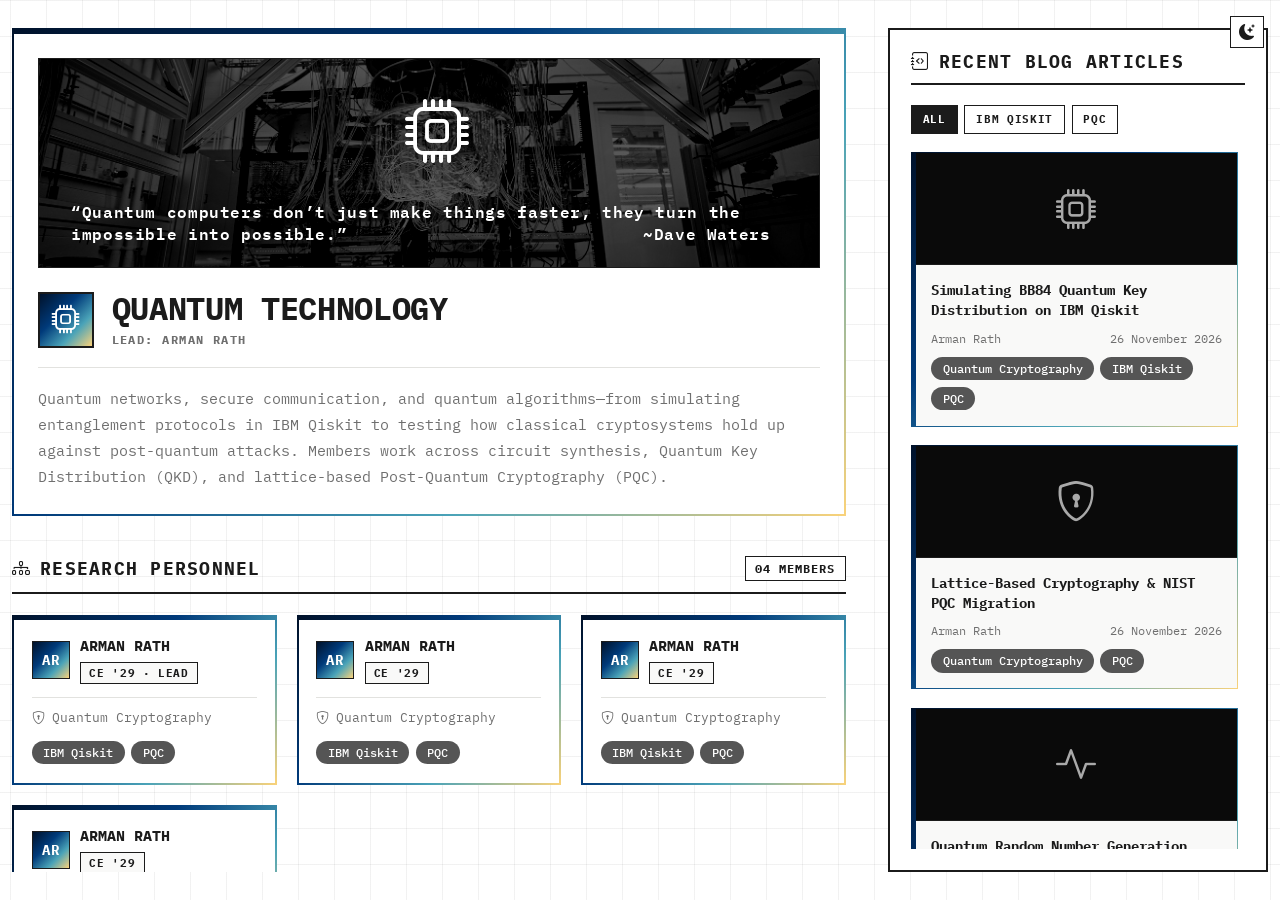
==== domains/quantum.html @ 412bf46a "Add files via upload" ====
<!DOCTYPE html>
<html lang="en">
<head>
  <meta charset="UTF-8" />
  <meta name="viewport" content="width=device-width, initial-scale=1" />
  <title>Quantum Information &amp; Computation · HER Club</title>
  <link rel="preconnect" href="https://fonts.googleapis.com" />
  <link rel="preconnect" href="https://fonts.gstatic.com" crossorigin />
  <link href="https://fonts.googleapis.com/css2?family=IBM+Plex+Mono:wght@400;500;600;700&family=IBM+Plex+Sans:wght@500;600;700&family=JetBrains+Mono:wght@500;700&display=swap" rel="stylesheet" />
  <link href="https://cdn.jsdelivr.net/npm/bootstrap@5.3.3/dist/css/bootstrap.min.css" rel="stylesheet" />
  <link href="https://cdn.jsdelivr.net/npm/bootstrap-icons@1.11.3/font/bootstrap-icons.min.css" rel="stylesheet" />
  <!-- Links directly to your existing stylesheet -->
  <link href="../style.css" rel="stylesheet" />

  <style>
    /* Temporary Floating Theme Toggle (Uses .theme-toggle-btn from style.css) */
    .floating-theme-toggle {
      position: fixed;
      top: 1rem;
      right: 1rem;
      z-index: 1050;
    }

    /* ===== DOMAIN DETAIL PAGE — NATIVE HER CLUB ARCHITECTURAL SYSTEM ===== */
    .domain-page-main {
      --g-domain: var(--g-h); /* Quantum gradient token from style.css */
      height: 100vh;
      height: 100dvh;
      overflow: hidden;
      padding: 28px 0;
      position: relative;
      z-index: 10;
    }

    .domain-page-main > .container-xxl {
      height: 100%;
    }

    /* Two-column layout with independent scroll containers */
    .domain-split-grid {
      display: grid;
      grid-template-columns: 1fr 380px;
      gap: 2rem;
      height: 100%;
      align-items: stretch;
    }

    .domain-primary-col {
      display: flex;
      flex-direction: column;
      gap: 2.5rem;
      height: 100%;
      overflow-y: auto;
      padding-right: 0.65rem;
      padding-bottom: 1.5rem;
      scrollbar-width: thin;
      scrollbar-color: var(--ink) var(--tint);
    }

    /* Custom Architectural Scrollbars matching style.css */
    .domain-primary-col::-webkit-scrollbar,
    .blog-list-col::-webkit-scrollbar {
      width: 2px;
    }
    .domain-primary-col::-webkit-scrollbar-track,
    .blog-list-col::-webkit-scrollbar-track {
      background: var(--tint);
      border: 1px solid var(--line);
    }
    .domain-primary-col::-webkit-scrollbar-thumb,
    .blog-list-col::-webkit-scrollbar-thumb {
      background: var(--ink);
    }

    /* 1. DOMAIN OVERVIEW PANEL */
    .domain-hero-panel {
      border: 2px solid var(--line);
      border-top: 6px solid transparent;
      border-image: var(--g-domain) 1;
      background: var(--surface);
      padding: 1.5rem;
      position: relative;
      flex: none;
    }

    .domain-banner {
      position: relative;
      height: 210px;
      border: 1.5px solid var(--line);
      background: #0a0a0a;
      margin-bottom: 1.4rem;
      overflow: hidden;
    }

    .domain-banner img {
      position: absolute;
      inset: 0;
      width: 100%;
      height: 100%;
      object-fit: cover;
      filter: grayscale(100%) brightness(0.38) contrast(1.25);
      transition: filter 0.45s ease, transform 0.45s ease;
      z-index: 1;
    }

    .domain-hero-panel:hover .domain-banner img {
      filter: grayscale(0%) brightness(1.05) contrast(1.1);
      transform: scale(1.03);
    }

    /* Borderless Quotation at Bottom of Banner (Fades out on hover) */
    .domain-banner-tag {
      position: absolute;
      left: 2rem;
      right: 1rem;
      bottom: 10%;
      z-index: 2;
      display: block;
      padding: 0;
      border: none;
      background: transparent;
      color: #ffffff;
      font-family: var(--mono);
      font-size: 0.98rem;
      font-weight: 600;
      line-height: 1.45;
      letter-spacing: 0.04em;
      opacity: 1;
      transform: translateY(0);
      transition: opacity 0.35s ease, transform 0.35s ease;
      pointer-events: none;
    }

    .domain-hero-panel:hover .domain-banner-tag {
      opacity: 0;
      transform: translateY(6px);
    }

    /* Architectural Heading Row */
    .domain-head-row {
      display: flex;
      align-items: center;
      gap: 1.1rem;
      margin-bottom: 1.15rem;
      padding-bottom: 1.1rem;
      border-bottom: 1.5px solid var(--subtle-line);
    }

    .domain-title-icon {
      width: 56px;
      height: 56px;
      flex: none;
      display: grid;
      place-items: center;
      background: var(--g-domain);
      color: #ffffff;
      border: 2px solid var(--line);
      font-size: 1.75rem;
    }

    .domain-title-stack {
      display: flex;
      flex-direction: column;
      gap: 0.25rem;
    }

    .domain-kicker {
      font-family: var(--mono);
      font-size: 0.75rem;
      font-weight: 700;
      letter-spacing: 0.12em;
      text-transform: uppercase;
      color: var(--muted);
    }

    .domain-main-title {
      font-family: var(--mono);
      font-weight: 700;
      font-size: 2rem;
      text-transform: uppercase;
      letter-spacing: -0.01em;
      line-height: 1.15;
      margin: 0;
    }

    .domain-overview-text {
      color: var(--muted);
      font-size: 0.94rem;
      line-height: 1.72;
      margin: 0;
    }

    /* 2. SECTION HEADERS (Research Personnel / Students / Blogs) */
    .arch-sec-head {
      display: flex;
      align-items: center;
      justify-content: space-between;
      gap: 1rem;
      padding-bottom: 0.65rem;
      margin-bottom: 1.3rem;
      border-bottom: 2px solid var(--line);
      flex: none;
    }

    .arch-sec-title {
      font-family: var(--mono);
      font-weight: 700;
      font-size: 1.12rem;
      letter-spacing: 0.07em;
      text-transform: uppercase;
      margin: 0;
      display: inline-flex;
      align-items: center;
      gap: 0.55rem;
    }

    .arch-sec-count {
      font-size: 0.72rem;
      font-weight: 700;
      letter-spacing: 0.08em;
      text-transform: uppercase;
      padding: 0.2rem 0.62rem;
      border: 1.5px solid var(--line);
      background: var(--surface);
    }

    /* 3. TEXT-FIRST ROSTER CARDS */
    .member-grid {
      display: grid;
      grid-template-columns: repeat(auto-fill, minmax(235px, 1fr));
      gap: 1.25rem;
    }

    .member-card {
      border: 2px solid var(--line);
      border-top: 5px solid transparent;
      border-image: var(--g-domain) 1;
      background: var(--surface);
      padding: 1.05rem 1.1rem 1.15rem;
      display: flex;
      flex-direction: column;
      gap: 0.8rem;
      transition: background-color 0.2s ease;
    }

    .member-card:hover {
      background: var(--tint);
    }

    .member-card-top {
      display: flex;
      align-items: center;
      justify-content: space-between;
      gap: 0.65rem;
    }

    .member-id-group {
      display: flex;
      align-items: center;
      gap: 0.65rem;
    }

    .member-monogram {
      width: 38px;
      height: 38px;
      display: grid;
      place-items: center;
      background: var(--g-domain);
      color: #ffffff;
      font-family: var(--mono);
      font-weight: 700;
      font-size: 0.85rem;
      letter-spacing: 0.05em;
      border: 1.5px solid var(--line);
      flex: none;
    }

    .member-name {
      font-family: var(--mono);
      font-weight: 700;
      font-size: 0.96rem;
      text-transform: uppercase;
      line-height: 1.25;
      margin: 0 0 0.2rem;
    }

    .member-batch {
      display: inline-block;
      padding: 0.12rem 0.52rem;
      border: 1px solid var(--line);
      background: var(--tint);
      font-size: 0.68rem;
      font-weight: 700;
      letter-spacing: 0.06em;
      text-transform: uppercase;
    }

    .member-focus {
      font-size: 0.82rem;
      color: var(--muted);
      padding-top: 0.65rem;
      border-top: 1px solid var(--subtle-line);
      display: flex;
      align-items: center;
      gap: 0.45rem;
    }

    /* Rounded pill tags matching .tags span in style.css */
    .pill-tags {
      display: flex;
      flex-wrap: wrap;
      gap: 0.4rem;
      margin-top: auto;
    }

    .pill-tags span {
      background: var(--tag-bg);
      color: var(--tag-fg);
      border-radius: 99px;
      padding: 0.2rem 0.72rem;
      font-size: 0.72rem;
      font-weight: 500;
    }

    /* 4. RIGHT SIDEBAR: INDEPENDENTLY SCROLLABLE RECENT BLOG ARTICLES */
    .blog-aside {
      border: 2px solid var(--line);
      background: var(--surface);
      padding: 1.3rem;
      height: 100%;
      display: flex;
      flex-direction: column;
      overflow: hidden;
    }

    .blog-filters {
      display: flex;
      flex-wrap: wrap;
      gap: 0.42rem;
      margin-bottom: 1.15rem;
      flex: none;
    }

    .blog-filter-chip {
      border: 1.5px solid var(--line);
      background: var(--surface);
      color: var(--ink);
      font-family: var(--mono);
      font-size: 0.7rem;
      font-weight: 700;
      letter-spacing: 0.06em;
      text-transform: uppercase;
      padding: 0.3rem 0.68rem;
      cursor: pointer;
      transition: background 0.2s ease, color 0.2s ease;
    }

    .blog-filter-chip:hover,
    .blog-filter-chip.active {
      background: var(--btn-bg);
      color: var(--btn-fg);
    }

    .blog-list-col {
      display: flex;
      flex-direction: column;
      gap: 1.15rem;
      flex: 1;
      overflow-y: auto;
      padding-right: 0.45rem;
      scrollbar-width: thin;
      scrollbar-color: var(--ink) var(--tint);
    }

    .blog-entry {
      display: flex;
      flex-direction: column;
      flex: none;
      border: 1.5px solid var(--line);
      border-left: 5px solid transparent;
      border-image: var(--g-domain) 1;
      background: var(--tint);
      text-decoration: none;
      color: var(--ink);
      transition: background-color 0.2s ease, transform 0.2s ease;
    }

    .blog-entry:hover {
      background: var(--surface);
      transform: translateY(-2px);
    }

    .blog-cover {
      height: 112px;
      border-bottom: 1.5px solid var(--line);
      background: #0a0a0a;
      position: relative;
      overflow: hidden;
      display: grid;
      place-items: center;
    }

    .blog-cover img {
      width: 100%;
      height: 100%;
      object-fit: cover;
      filter: grayscale(100%) brightness(0.5) contrast(1.2);
      transition: filter 0.35s ease, transform 0.35s ease;
    }

    .blog-entry:hover .blog-cover img {
      filter: grayscale(0%) brightness(1) contrast(1.05);
      transform: scale(1.04);
    }

    .blog-cover-icon {
      color: #ffffff;
      font-size: 2.5rem;
      opacity: 0.65;
    }

    .blog-entry-body {
      padding: 0.95rem;
      display: flex;
      flex-direction: column;
      gap: 0.6rem;
    }

    .blog-entry-title {
      font-family: var(--mono);
      font-weight: 700;
      font-size: 0.9rem;
      line-height: 1.38;
      margin: 0;
    }

    .blog-entry-meta {
      display: flex;
      justify-content: space-between;
      align-items: center;
      font-size: 0.72rem;
      color: var(--muted);
    }

    /* ===== RESPONSIVE BREAKPOINTS (Standard Media Queries, No clamp()) ===== */
    @media (max-width: 991.98px) {
      .domain-page-main {
        height: auto;
        overflow: visible;
        padding: 56px 0 56px;
      }
      .domain-page-main > .container-xxl {
        height: auto;
      }
      .domain-split-grid {
        grid-template-columns: 1fr;
        height: auto;
      }
      .domain-primary-col,
      .blog-aside,
      .blog-list-col {
        height: auto;
        overflow: visible;
        padding-right: 0;
      }
      .domain-main-title {
        font-size: 1.65rem;
      }
    }

    @media (max-width: 767.98px) {
      .domain-hero-panel {
        padding: 1.15rem;
      }
      .domain-banner {
        height: 185px;
      }
      .domain-main-title {
        font-size: 1.45rem;
      }
    }

    /* Mobile: Ultra-compact 1-liner Lead & Student Cards */
    @media (max-width: 575.98px) {
      .domain-page-main {
        padding: 52px 0 44px;
      }
      .domain-title-icon {
        width: 44px;
        height: 44px;
        font-size: 1.35rem;
      }
      .domain-main-title {
        font-size: 1.28rem;
      }
      .domain-banner-tag {
        font-size: 0.58rem;
        left: 0.75rem;
        right: 0.75rem;
        bottom: 0.65rem;
      }
      .arch-sec-head {
        margin-bottom: 0.85rem;
      }
      .arch-sec-title {
        font-size: 0.95rem;
      }

      /* 1-Liner Compact Card Layout */
      .member-grid {
        grid-template-columns: 1fr;
        gap: 0.5rem;
      }
      .member-card {
        flex-direction: row;
        align-items: center;
        justify-content: space-between;
        gap: 0.5rem;
        padding: 0.5rem 0.7rem;
        border: 1.5px solid var(--line);
        border-left: 4px solid transparent;
        border-image: var(--g-domain) 1;
      }
      .member-card-top {
        min-width: 0;
        flex: 1;
      }
      .member-id-group {
        gap: 0.5rem;
        min-width: 0;
      }
      .member-id-group > div {
        display: flex;
        align-items: center;
        gap: 0.45rem;
        min-width: 0;
      }
      .member-monogram {
        width: 28px;
        height: 28px;
        font-size: 0.7rem;
      }
      .member-name {
        font-size: 0.8rem;
        margin: 0;
        white-space: nowrap;
        overflow: hidden;
        text-overflow: ellipsis;
      }
      .member-batch {
        font-size: 0.6rem;
        padding: 0.08rem 0.38rem;
        white-space: nowrap;
        flex: none;
      }
      .member-focus {
        border-top: none;
        padding-top: 0;
        font-size: 0.7rem;
        white-space: nowrap;
        flex: none;
      }
      .member-focus span {
        display: none; /* Keeps only compact icon on tight screens */
      }
      .member-card .pill-tags {
        margin-top: 0;
        flex-wrap: nowrap;
        gap: 0.25rem;
        flex: none;
      }
      .member-card .pill-tags span {
        font-size: 0.6rem;
        padding: 0.12rem 0.48rem;
      }
    }
  </style>
</head>
<body class="bg-grid">

  <!-- Temporary Dark/Light Mode Button (Matches navbar .theme-toggle-btn) -->
  <button type="button" class="theme-toggle-btn floating-theme-toggle" id="themeToggle" aria-label="Switch to dark mode" title="Toggle light/dark theme">
    <i class="bi bi-moon-stars-fill" id="themeIcon"></i>
  </button>

  <main class="domain-page-main">
    <div class="container-xxl">
      <div class="domain-split-grid">

        <!-- LEFT COLUMN: Domain Overview, Research Personnel & Students -->
        <div class="domain-primary-col">

          <!-- 1. Domain Overview -->
          <section class="domain-hero-panel">
            <div class="domain-banner">
              <img src="images/quantum_ban.png" alt="Quantum Information & Computation" onerror="this.style.display='none'" />
              <div class="domain-banner-tag"  style="right:50%; left:47%;top:12%; bottom:71%; font-size: 4rem;" aria-hidden="true">
                <i class="bi bi-cpu"></i>
              </div>
              <span class="domain-banner-tag">“Quantum computers don’t just make things faster, they turn the impossible into possible.”</span>
              <span class="domain-banner-tag" style="right:3rem; left:auto;">~Dave Waters</span>

            </div>

            <div class="domain-head-row">
              <div class="domain-title-icon" aria-hidden="true">
                <i class="bi bi-cpu"></i>
              </div>
              <div class="domain-title-stack">
                <h1 class="domain-main-title">Quantum Technology</h1>
                <span class="domain-kicker">Lead: Arman Rath</span>
              </div>
            </div>

            <p class="domain-overview-text">
              Quantum networks, secure communication, and quantum algorithms—from simulating entanglement protocols in IBM Qiskit to testing how classical cryptosystems hold up against post-quantum attacks. Members work across circuit synthesis, Quantum Key Distribution (QKD), and lattice-based Post-Quantum Cryptography (PQC).
            </p>
          </section>

          <!-- 2. Research Personnel -->
          <section>
            <div class="arch-sec-head">
              <h2 class="arch-sec-title"><i class="bi bi-diagram-3"></i> Research Personnel</h2>
              <span class="arch-sec-count">04 Members</span>
            </div>

            <div class="member-grid">
              <article class="member-card">
                <div class="member-card-top">
                  <div class="member-id-group">
                    <span class="member-monogram">AR</span>
                    <div>
                      <h3 class="member-name">Arman Rath</h3>
                      <span class="member-batch">CE '29 &middot; Lead</span>
                    </div>
                  </div>
                </div>
                <div class="member-focus" title="Quantum Cryptography">
                  <i class="bi bi-shield-lock"></i>
                  <span>Quantum Cryptography</span>
                </div>
                <div class="pill-tags">
                  <span>IBM Qiskit</span>
                  <span>PQC</span>
                </div>
              </article>

              <article class="member-card">
                <div class="member-card-top">
                  <div class="member-id-group">
                    <span class="member-monogram">AR</span>
                    <div>
                      <h3 class="member-name">Arman Rath</h3>
                      <span class="member-batch">CE '29</span>
                    </div>
                  </div>
                </div>
                <div class="member-focus" title="Quantum Cryptography">
                  <i class="bi bi-shield-lock"></i>
                  <span>Quantum Cryptography</span>
                </div>
                <div class="pill-tags">
                  <span>IBM Qiskit</span>
                  <span>PQC</span>
                </div>
              </article>

              <article class="member-card">
                <div class="member-card-top">
                  <div class="member-id-group">
                    <span class="member-monogram">AR</span>
                    <div>
                      <h3 class="member-name">Arman Rath</h3>
                      <span class="member-batch">CE '29</span>
                    </div>
                  </div>
                </div>
                <div class="member-focus" title="Quantum Cryptography">
                  <i class="bi bi-shield-lock"></i>
                  <span>Quantum Cryptography</span>
                </div>
                <div class="pill-tags">
                  <span>IBM Qiskit</span>
                  <span>PQC</span>
                </div>
              </article>

              <article class="member-card">
                <div class="member-card-top">
                  <div class="member-id-group">
                    <span class="member-monogram">AR</span>
                    <div>
                      <h3 class="member-name">Arman Rath</h3>
                      <span class="member-batch">CE '29</span>
                    </div>
                  </div>
                </div>
                <div class="member-focus" title="Quantum Cryptography">
                  <i class="bi bi-shield-lock"></i>
                  <span>Quantum Cryptography</span>
                </div>
                <div class="pill-tags">
                  <span>IBM Qiskit</span>
                  <span>PQC</span>
                </div>
              </article>
            </div>
          </section>

          <!-- 3. Students -->
          <section>
            <div class="arch-sec-head">
              <h2 class="arch-sec-title"><i class="bi bi-mortarboard"></i> Students</h2>
              <span class="arch-sec-count">04 Members</span>
            </div>

            <div class="member-grid">
              <article class="member-card">
                <div class="member-card-top">
                  <div class="member-id-group">
                    <span class="member-monogram">AR</span>
                    <div>
                      <h3 class="member-name">Arman Rath</h3>
                      <span class="member-batch">CE '29</span>
                    </div>
                  </div>
                </div>
                <div class="member-focus" title="Quantum Cryptography">
                  <i class="bi bi-cpu"></i>
                  <span>Quantum Cryptography</span>
                </div>
                <div class="pill-tags">
                  <span>IBM Qiskit</span>
                  <span>PQC</span>
                </div>
              </article>

              <article class="member-card">
                <div class="member-card-top">
                  <div class="member-id-group">
                    <span class="member-monogram">AR</span>
                    <div>
                      <h3 class="member-name">Arman Rath</h3>
                      <span class="member-batch">CE '29</span>
                    </div>
                  </div>
                </div>
                <div class="member-focus" title="Quantum Cryptography">
                  <i class="bi bi-cpu"></i>
                  <span>Quantum Cryptography</span>
                </div>
                <div class="pill-tags">
                  <span>IBM Qiskit</span>
                  <span>PQC</span>
                </div>
              </article>

              <article class="member-card">
                <div class="member-card-top">
                  <div class="member-id-group">
                    <span class="member-monogram">AR</span>
                    <div>
                      <h3 class="member-name">Arman Rath</h3>
                      <span class="member-batch">CE '29</span>
                    </div>
                  </div>
                </div>
                <div class="member-focus" title="Quantum Cryptography">
                  <i class="bi bi-cpu"></i>
                  <span>Quantum Cryptography</span>
                </div>
                <div class="pill-tags">
                  <span>IBM Qiskit</span>
                  <span>PQC</span>
                </div>
              </article>

              <article class="member-card">
                <div class="member-card-top">
                  <div class="member-id-group">
                    <span class="member-monogram">AR</span>
                    <div>
                      <h3 class="member-name">Arman Rath</h3>
                      <span class="member-batch">CE '29</span>
                    </div>
                  </div>
                </div>
                <div class="member-focus" title="Quantum Cryptography">
                  <i class="bi bi-cpu"></i>
                  <span>Quantum Cryptography</span>
                </div>
                <div class="pill-tags">
                  <span>IBM Qiskit</span>
                  <span>PQC</span>
                </div>
              </article>
            </div>
          </section>

        </div>

        <!-- RIGHT COLUMN: Recent Blog Articles -->
        <aside class="blog-aside">
          <div class="arch-sec-head">
            <h2 class="arch-sec-title"><i class="bi bi-journal-code"></i> Recent Blog Articles</h2>
          </div>

          <div class="blog-filters" id="blogFilterRow">
            <button type="button" class="blog-filter-chip active" data-filter="ALL">All</button>
            <button type="button" class="blog-filter-chip" data-filter="IBM QISKIT">IBM Qiskit</button>
            <button type="button" class="blog-filter-chip" data-filter="PQC">PQC</button>
          </div>

          <div class="blog-list-col">
            <!-- Blog 1 -->
            <a href="#blog-1" class="blog-entry" data-tags="IBM QISKIT PQC">
              <div class="blog-cover">
                <img src="images/blogs/qiskit_pqc_1.png" alt="BB84 Protocol Simulation"
                     onerror="this.replaceWith(Object.assign(document.createElement('i'),{className:'bi bi-cpu blog-cover-icon'}))" />
              </div>
              <div class="blog-entry-body">
                <h3 class="blog-entry-title">Simulating BB84 Quantum Key Distribution on IBM Qiskit</h3>
                <div class="blog-entry-meta">
                  <span>Arman Rath</span>
                  <span>26 November 2026</span>
                </div>
                <div class="pill-tags">
                  <span>Quantum Cryptography</span>
                  <span>IBM Qiskit</span>
                  <span>PQC</span>
                </div>
              </div>
            </a>

            <!-- Blog 2 -->
            <a href="#blog-2" class="blog-entry" data-tags="PQC">
              <div class="blog-cover">
                <img src="images/blogs/qiskit_pqc_2.png" alt="Post-Quantum Cryptography"
                     onerror="this.replaceWith(Object.assign(document.createElement('i'),{className:'bi bi-shield-lock blog-cover-icon'}))" />
              </div>
              <div class="blog-entry-body">
                <h3 class="blog-entry-title">Lattice-Based Cryptography &amp; NIST PQC Migration</h3>
                <div class="blog-entry-meta">
                  <span>Arman Rath</span>
                  <span>26 November 2026</span>
                </div>
                <div class="pill-tags">
                  <span>Quantum Cryptography</span>
                  <span>PQC</span>
                </div>
              </div>
            </a>

            <!-- Blog 3 -->
            <a href="#blog-3" class="blog-entry" data-tags="IBM QISKIT PQC">
              <div class="blog-cover">
                <img src="images/blogs/qiskit_pqc_3.png" alt="Quantum Random Number Generator"
                     onerror="this.replaceWith(Object.assign(document.createElement('i'),{className:'bi bi-activity blog-cover-icon'}))" />
              </div>
              <div class="blog-entry-body">
                <h3 class="blog-entry-title">Quantum Random Number Generation Using Hadamard Gates</h3>
                <div class="blog-entry-meta">
                  <span>Arman Rath</span>
                  <span>26 November 2026</span>
                </div>
                <div class="pill-tags">
                  <span>Quantum Cryptography</span>
                  <span>IBM Qiskit</span>
                  <span>PQC</span>
                </div>
              </div>
            </a>
          </div>
        </aside>

      </div>
    </div>
  </main>

  <script>
    // Sync & toggle with your site's saved light/dark theme preference (matches script.js)
    const root = document.documentElement;
    const themeBtn = document.getElementById('themeToggle');
    const themeIcon = document.getElementById('themeIcon');

    function applyTheme(theme) {
      const isDark = theme === 'dark';
      root.setAttribute('data-theme', theme);
      if (themeIcon) themeIcon.className = isDark ? 'bi bi-sun-fill' : 'bi bi-moon-stars-fill';
      if (themeBtn) themeBtn.setAttribute('aria-label', isDark ? 'Switch to light mode' : 'Switch to dark mode');
    }

    applyTheme(localStorage.getItem('her-theme') ||
      (matchMedia('(prefers-color-scheme: dark)').matches ? 'dark' : 'light'));

    themeBtn?.addEventListener('click', () => {
      const next = root.getAttribute('data-theme') === 'dark' ? 'light' : 'dark';
      localStorage.setItem('her-theme', next);
      applyTheme(next);
    });

    // Filter blog sidebar cards by tag
    const filterChips = document.querySelectorAll('.blog-filter-chip');
    const blogEntries = document.querySelectorAll('.blog-entry');

    filterChips.forEach(chip => {
      chip.addEventListener('click', () => {
        filterChips.forEach(c => c.classList.remove('active'));
        chip.classList.add('active');
        const filter = chip.dataset.filter;
        blogEntries.forEach(entry => {
          const tags = entry.dataset.tags || '';
          entry.style.display = (filter === 'ALL' || tags.includes(filter)) ? 'flex' : 'none';
        });
      });
    });
  </script>
</body>
</html>
---- style.css ----
/* ===== HER Club · IIIT Bhubaneswar ===== */
:root{
  --ink:#1b1b1b;
  --paper:#ffffff;
  --surface:#ffffff;
  --tint:rgba(245, 245, 243, 0.58);
  --muted:#6f6f6f;
  --line:#1b1b1b;
  --subtle-line:#e2e2df;
  --grid-line:rgba(27, 27, 27, 0.06);
  --nav-bg:rgba(255, 255, 255, 0.96);
  --track-bg:#e6e6e4;
  --tag-bg:#555555;
  --tag-fg:#ffffff;
  --btn-bg:#1b1b1b;
  --btn-fg:#ffffff;
  --btn-hover:#000000;
  --g-h:linear-gradient(135deg,#00122b 0%,#003a7a 38%,#4aa3b8 70%,#f9d27a 100%);
  --g-e:linear-gradient(135deg,#12151f 0%,#34456b 35%,#b3182f 68%,#ffc2ab 100%);
  --g-r:linear-gradient(135deg,#1a1450 0%,#6b3fc0 35%,#f857d0 70%,#ffc2c8 100%);
  --g-bar:linear-gradient(90deg, #00ff11, #fff700, #ff6600, #ff0000);
  --mono:'IBM Plex Mono',ui-monospace,SFMono-Regular,Menlo,monospace;
  --sans:'IBM Plex Sans',system-ui,-apple-system,'Segoe UI',sans-serif;
  --nav-h:50px;
  --ann-h:38px;
  --chrome-h:calc(var(--nav-h) + var(--ann-h));
}

[data-theme="dark"]{
  --ink:#f2f2ef;
  --paper:#0d0d0f;
  --surface:#151518;
  --tint:rgba(22, 22, 27, 0.58);
  --muted:#a3a3ab;
  --line:#2f2f36;
  --subtle-line:#24242a;
  --grid-line:rgba(255, 255, 255, 0.05);
  --nav-bg:rgba(13, 13, 15, 0.95);
  --track-bg:#1f1f24;
  --tag-bg:#26262e;
  --tag-fg:#f2f2ef;
  --btn-bg:#f2f2ef;
  --btn-fg:#0d0d0f;
  --btn-hover:#ffffff;
}

*{
  box-sizing:border-box;
  box-shadow:none !important;
  text-shadow:none !important;
}

html{
  scroll-behavior:smooth;
  scroll-padding-top:var(--chrome-h);
}

body{
  font-family:var(--mono);
  color:var(--ink);
  background-color:var(--paper);
  -webkit-font-smoothing:antialiased;
  overflow-x:hidden;
  transition:background-color 0.25s ease, color 0.25s ease;
}

/* Unified Architectural Grid Background across the entire page */
.bg-grid{
  background-image:
    linear-gradient(to right, var(--grid-line) 1px, transparent 1px),
    linear-gradient(to bottom, var(--grid-line) 1px, transparent 1px);
  background-size: 36px 36px;
  background-position: center top;
}

a{color:inherit}
:focus-visible{outline:3px solid #f857d0;outline-offset:3px}
.skip-link{position:fixed;left:12px;top:-60px;background:var(--surface);color:var(--ink);padding:8px 14px;z-index:2000;border:2px solid var(--line)}
.skip-link:focus{top:12px}

/* High-clarity top scroll progress bar */
.scroll-progress-track{
  position:fixed;
  top:0;
  left:0;
  width:100%;
  height:6px;
  background:var(--track-bg);
  border-bottom:1px solid var(--line);
  z-index:1160;
  pointer-events:none;
}

.scroll-progress{
  width:100%;
  height:100%;
  background:var(--g-bar);
  clip-path:inset(0 calc(100% - var(--scroll-pct, 0%)) 0 0);
}

/* ===== NAV ===== */
.site-nav {
  min-height: var(--nav-h);
  height: var(--nav-h);
  margin-top: 6px;
  padding: 0.25rem 0;
  background: var(--nav-bg);
  border-bottom: 1.5px solid var(--line);
  backdrop-filter: blur(10px);
  -webkit-backdrop-filter: blur(10px);
  z-index: 1040;
  transition: background-color 0.25s ease, border-color 0.25s ease;
}

.brand {
  display: flex;
  align-items: center;
  gap: 0.45rem;
  padding: 0;
  margin-right: 0;
  color: var(--ink) !important;
  font-family: 'IBM Plex Sans', sans-serif;
  font-size: 1.62rem;
  font-weight: 700;
  letter-spacing: -0.04em;
}

.nav-iiit-logo {
  height: 34px;
  width: 34px;
  object-fit: contain;
  display: block;
}

[data-theme="dark"] .nav-iiit-logo {
  background: #ffffff;
  padding: 2px;
}

.nav-logo-sep {
  display: inline-block;
  width: 1.5px;
  height: 22px;
  background: var(--line);
  margin: 0 2px;
}

.brand-mark {
  display: inline-flex;
  align-items: flex-end;
  gap: 3px;
  height: 20px;
}

.brand-mark i {
  display: block;
  width: 5px;
}

.brand-mark i:nth-child(1) {
  height: 20px;
  background: #155d84;
}

.brand-mark i:nth-child(2) {
  height: 14px;
  background: #b3182f;
}

.brand-mark i:nth-child(3) {
  height: 20px;
  background: #d9468f;
}

.brand-sub {
  align-self: flex-end;
  margin-left: -0.22rem;
  padding-bottom: 0.28rem;
  color: var(--muted);
  font-family: 'IBM Plex Mono', monospace;
  font-size: 0.7rem;
  font-weight: 500;
  letter-spacing: 0;
}

.site-nav .nav-link {
  position: relative;
  padding: 0.35rem 0.7rem !important;
  color: var(--ink) !important;
  font-family: 'IBM Plex Mono', monospace;
  font-size: 0.76rem;
  font-weight: 700;
  letter-spacing: 0.08em;
  text-transform: uppercase;
  transition: opacity 0.2s ease;
}

.site-nav .nav-link::after {
  content: "";
  position: absolute;
  left: 0.7rem;
  right: 0.7rem;
  bottom: 0;
  height: 2.5px;
  background: var(--g-bar);
  transform: scaleX(0);
  transform-origin: left;
  transition: transform 0.28s ease;
}

.site-nav .nav-link:hover,
.site-nav .nav-link.active {
  opacity: 1;
}

.site-nav .nav-link:hover::after,
.site-nav .nav-link.active::after {
  transform: scaleX(1);
}

[data-theme="dark"] .navbar-toggler-icon {
  filter: invert(1);
}

.theme-toggle-btn {
  width: 34px;
  height: 32px;
  border: 1.5px solid var(--line);
  background: var(--surface);
  color: var(--ink);
  display: inline-flex;
  align-items: center;
  justify-content: center;
  padding: 0;
  cursor: pointer;
  transition: background-color 0.2s ease, color 0.2s ease, border-color 0.2s ease;
}

.theme-toggle-btn:hover {
  background: var(--ink);
  color: var(--paper);
}

.nav-cta {
  display: inline-block;
  min-width: 132px;
  padding: 0.42rem 0.95rem;
  border: 1.5px solid var(--line);
  border-radius: 0;
  background: var(--btn-bg);
  color: var(--btn-fg);
  font-family: 'IBM Plex Mono', monospace;
  font-size: 0.74rem;
  font-weight: 700;
  letter-spacing: 0.06em;
  text-align: center;
  text-transform: uppercase;
  transition: background 0.2s ease, color 0.2s ease;
}

.nav-cta:hover {
  background: var(--paper);
  color: var(--ink);
}

/* ===== MODERN ARCHITECTURAL ANNOUNCEMENT BAR ===== */
.announcement-bar {
  position: fixed;
  top: calc(var(--nav-h) + 6px);
  left: 0;
  right: 0;
  height: var(--ann-h);
  background: var(--surface);
  border-bottom: 1.5px solid var(--line);
  z-index: 1035;
  transition: background-color 0.25s ease, border-color 0.25s ease;
}

.announcement-bar-inner {
  height: 100%;
  display: flex;
  align-items: center;
  gap: 0.75rem;
}

.announcement-label {
  flex: none;
  display: inline-flex;
  align-items: center;
  gap: 0.42rem;
  padding: 0.18rem 0.6rem;
  border: 1.5px solid var(--line);
  background: var(--tint);
  color: var(--ink);
  font-size: 0.68rem;
  font-weight: 700;
  letter-spacing: 0.1em;
  text-transform: uppercase;
  white-space: nowrap;
}

.ann-live-dot {
  width: 7px;
  height: 7px;
  background: var(--g-r);
  display: inline-block;
  animation: pulseDot 1.8s ease-in-out infinite;
}

@keyframes pulseDot {
  0%, 100% { opacity: 1; transform: scale(1); }
  50% { opacity: 0.45; transform: scale(0.8); }
}

.announcement-ticker {
  flex: 1;
  height: 100%;
  display: flex;
  align-items: center;
  overflow: hidden;
  white-space: nowrap;
  cursor: pointer;
  -webkit-mask-image: linear-gradient(90deg, transparent, #000 2.5%, #000 97.5%, transparent);
  mask-image: linear-gradient(90deg, transparent, #000 2.5%, #000 97.5%, transparent);
}

.announcement-track {
  display: inline-flex;
  align-items: center;
  gap: 2.8rem;
  width: max-content;
  animation: annScroll 34s linear infinite;
  font-size: 0.76rem;
  font-weight: 500;
}

.announcement-ticker:hover .announcement-track {
  animation-play-state: paused;
}

@keyframes annScroll {
  to { transform: translateX(-50%); }
}

.ann-item {
  display: inline-flex;
  align-items: center;
  gap: 0.5rem;
}

.ann-tag {
  font-weight: 700;
  font-size: 0.66rem;
  letter-spacing: 0.06em;
  padding: 0.1rem 0.45rem;
  color: #fff;
  background: var(--tag-g, var(--g-r));
  text-transform: uppercase;
}

.announcement-arrow-btn {
  flex: none;
  width: 28px;
  height: 26px;
  border: 1.5px solid var(--line);
  background: var(--btn-bg);
  color: var(--btn-fg);
  display: inline-flex;
  align-items: center;
  justify-content: center;
  padding: 0;
  cursor: pointer;
  transition: background 0.2s ease, color 0.2s ease;
}

.announcement-arrow-btn i {
  font-size: 0.8rem;
  transition: transform 0.25s ease;
}

.announcement-arrow-btn:hover,
.announcement-arrow-btn[aria-expanded="true"] {
  background: var(--paper);
  color: var(--ink);
}

.announcement-arrow-btn[aria-expanded="true"] i {
  transform: rotate(180deg);
}

.announcement-drawer {
  position: absolute;
  top: 100%;
  left: 0;
  right: 0;
  background: var(--surface);
  border-bottom: 2px solid var(--line);
  max-height: calc(100vh - var(--chrome-h) - 12px);
  overflow-y: auto;
  z-index: 1034;
}

.announcement-drawer-head {
  display: flex;
  justify-content: space-between;
  align-items: center;
  flex-wrap: wrap;
  gap: 0.5rem;
  padding-bottom: 0.55rem;
  margin-bottom: 0.75rem;
  border-bottom: 1.5px solid var(--line);
}

.announcement-drawer-title {
  font-size: 0.78rem;
  font-weight: 700;
  text-transform: uppercase;
  letter-spacing: 0.08em;
}

.announcement-drawer-hint {
  font-size: 0.72rem;
  color: var(--muted);
}

.announcement-list {
  list-style: none;
  margin: 0;
  padding: 0;
  display: grid;
  grid-template-columns: repeat(2, 1fr);
  gap: 0.65rem;
}

.announcement-list li {
  display: flex;
  flex-direction: column;
  justify-content: space-between;
  gap: 0.45rem;
  padding: 0.7rem 0.85rem;
  border: 1.5px solid var(--line);
  border-left: 5px solid var(--ink);
  background: var(--tint);
  font-size: 0.8rem;
  line-height: 1.45;
}

.announcement-list-top {
  display: flex;
  align-items: center;
  justify-content: space-between;
  gap: 0.5rem;
}

.ann-num {
  font-size: 0.7rem;
  font-weight: 700;
  color: var(--muted);
}

.announcement-date {
  font-size: 0.7rem;
  font-weight: 600;
  color: var(--muted);
}

/* ===== HERO ===== */
.hero{
  position:relative;
  height:100vh;
  max-height:100vh;
  display:flex;
  flex-direction:column;
  justify-content:center;
  padding:calc(var(--chrome-h) + 18px) 0 24px;
  text-align:center;
  overflow:visible;
  z-index:30;
}
.hero-glow{
  position:absolute;inset:0;pointer-events:none;opacity:.55;
  background:radial-gradient(520px circle at var(--mx,50%) var(--my,40%),rgba(248,87,208,.18),rgba(74,163,184,.12) 45%,transparent 70%);
  transition:background .15s;
}
.her{
  --h:clamp(115px, min(48vh, 30vw), 410px);
  position:relative;
  display:flex;
  justify-content:center;
  align-items:stretch;
  gap:calc(var(--h)*.045);
  height:var(--h);
  max-width:100%;
  margin:0 auto;
  overflow:visible;
  z-index:40;
  perspective: 1000px;
  transform-style: preserve-3d;
}
.letter{
  margin:0;
  height:100%;
  will-change:transform,opacity;
  clip-path:inset(100% 0 0 0);
  animation:rise 0.9s cubic-bezier(.2,.8,.2,1) forwards;
  position:relative;
  z-index:50;
  transform-style: preserve-3d;
}
.letter.is-moving{
  animation:none !important;
  clip-path:inset(0 0 0 0) !important;
}
.letter svg{height:100%;width:auto;display:block;overflow:visible}
.l-h{animation-delay:.05s}.l-e{animation-delay:.25s}.l-r{animation-delay:.45s}
@keyframes rise{to{clip-path:inset(0 0 0 0)}}
.letter text{font-family:'JetBrains Mono', monospace;font-weight:700;font-size:20px;letter-spacing:3px;fill:#fff}
.stack{
  display:flex;flex-direction:column;justify-content:space-between;align-items:center;
  width:calc(var(--h)*.2);
  font-family:var(--mono);font-weight:700;font-size:calc(var(--h)*.13);line-height:1;
  padding:calc(var(--h)*.02) 0;
  opacity:0;animation:fadein .8s .9s forwards;
}
@keyframes fadein{to{opacity:1}}
.tagline{
  font-family:var(--mono);font-weight:700;
  font-size:clamp(0.92rem,2.3vw,1.8rem);
  letter-spacing:.04em;text-transform:uppercase;
  margin:clamp(18px,3.5vh,36px) 0 0;
  padding-inline:0.75rem;
}
.grad-text{background:var(--g-r);-webkit-background-clip:text;background-clip:text;color:transparent;background-size:200% 100%;animation:shimmer 6s ease-in-out infinite alternate}
.grad-text.warm{background-image:linear-gradient(90deg,#ffb000,#f26b1d 25%,#e0353a 50%,#8a59b5 75%,#3b8cff)}
@keyframes shimmer{to{background-position:100% 0}}

/* ===== BUTTONS ===== */
.btn-grad,.btn-block,.btn-line{display:inline-flex;align-items:center;justify-content:center;font-family:var(--mono);font-weight:500;letter-spacing:.02em;text-transform:uppercase;text-decoration:none;text-align:center;border:0;cursor:pointer;
  padding:.85rem 1.6rem;position:relative;overflow:hidden;transition:transform .2s, background-position .5s}
.btn-grad{color:#fff;background:var(--g,var(--g-h));background-size:160% 100%;background-position:0 0;width:100%}
.btn-grad.g-e{--g:var(--g-e);width:auto}
.btn-grad:hover,.btn-block:hover{transform:translateY(-2px);color:#fff;background-position:100% 0}
.btn-line{color:var(--ink);border:2px solid var(--line);background:transparent}
.btn-line:hover{background:var(--btn-bg);color:var(--btn-fg);transform:translateY(-2px)}
.btn-block{display:flex;width:100%;background:var(--btn-bg);color:var(--btn-fg);font-size:0.8rem;padding:0.6rem}
.btn-block:hover{background:var(--btn-hover);color:var(--btn-fg)}

/* ===== SECTION SHELL ===== */
.section{
  position:relative;
  display:flex;
  flex-direction:column;
  justify-content:center;
  padding:clamp(44px,6vh,76px) 0;
  z-index:10;
}

/* Translucent tint so the master body grid remains connected and visible across sections */
.section-tint{
  background-color:var(--tint);
}

.sec-title{font-family:var(--mono);font-weight:700;font-size:clamp(1.75rem,4vw,3rem);text-transform:uppercase;text-align:center;line-height:2.2;margin-bottom:1rem}
.sec-lead{max-width:60ch;margin:0 auto clamp(24px,4vh,42px);text-align:center;color:var(--muted)}
.hint{color:var(--muted);margin:.4rem 0 1.4rem;}

/* ===== CHANNELS (ONE-SCREEN FIT ON DESKTOP) ===== */
#channels {
  height: calc(100vh - var(--chrome-h));
  max-height: calc(100vh - var(--chrome-h));
  padding: clamp(14px, 2.2vh, 24px) 0;
  overflow: hidden;
}

#channels .sec-title {
  font-size: clamp(1.5rem, 3vw, 2.35rem);
  margin-bottom: 0.3rem;
}

#channels .sec-lead {
  margin: 0 auto clamp(14px, 2.2vh, 24px);
  font-size: 0.9rem;
  line-height: 1.42;
}

#channels .channel {
  padding: 0.95rem 1.1rem 1.1rem;
}

#channels .channel-art {
  height: clamp(130px, 20vh, 174px);
  margin-bottom: 0.8rem;
}

#channels .channel-her-slot {
  width: 86px;
  height: 98px;
}

#channels .channel h3 {
  font-size: 1.32rem;
  margin-bottom: 0.4rem;
}

#channels .channel p {
  font-size: 0.86rem;
  line-height: 1.48;
  margin-bottom: 0.85rem;
}

#channels .btn-grad {
  padding: 0.68rem 1.15rem;
}

.channel{
  height:100%;
  border:2px solid var(--line);
  background:var(--surface);
  padding:1.3rem 1.3rem 1.5rem;
  display:flex;
  flex-direction:column;
  text-align:center;
  transform-style:preserve-3d;
}

.channel-art{
  height:195px;
  margin-bottom:1.2rem;
  display:grid;
  place-items:center;
  position:relative;
  overflow:hidden;
  background:#0a0a0a;
  border:1.5px solid var(--line);
}

.channel-photo{
  position:absolute;
  inset:0;
  width:100%;
  height:100%;
  object-fit:cover;
  filter:grayscale(100%) brightness(0.36) contrast(1.28);
  transition:filter .45s ease, transform .45s ease;
  z-index:1;
}

.channel:hover .channel-photo{
  filter:grayscale(0%) brightness(1.14) contrast(1.12);
  transform:scale(1.05);
}

.channel-her-slot{
  position:relative;
  z-index:2;
  display:grid;
  place-items:center;
  width:110px;
  height:126px;
  pointer-events:none;
}

.channel-her-svg{
  height:80%;
  width:auto;
  display:block;
  opacity:0;
  overflow:visible;
  transition:opacity .2s ease, transform .35s ease;
}

.channel-her-svg.visible{
  opacity:1;
}

.channel-her-svg .her-shape{
  transition:fill .35s ease, stroke .35s ease;
}

.channel:hover .channel-her-svg{
  transform:scale(0.8);
}

.channel:hover .channel-her-svg .her-shape{
  fill:#ffffff !important;
  stroke:#000000;
  stroke-width:10px;
  vector-effect:non-scaling-stroke;
  paint-order:stroke fill;
}

.art-h{--g:var(--g-h)}.art-e{--g:var(--g-e)}.art-r{--g:var(--g-r)}
.channel h3{font-weight:700;font-size:1.6rem;text-transform:uppercase;margin-bottom:.7rem}
.channel p{color:var(--muted);font-size:.95rem;line-height:1.6;flex:1;margin-bottom:1.3rem}

/* ===== PARTNERS (CONNECTED TO MASTER GRID, AUTO HEIGHT) ===== */
.partners-band {
  height: auto;
  border-top: 1px solid var(--grid-line);
  border-bottom: 1px solid var(--grid-line);
  background: transparent;
}

.partners-band .sec-title {
  font-size: clamp(1.45rem, 3vw, 2.3rem);
}

.marquee{overflow:hidden;margin:1.25rem 0 0;-webkit-mask-image:linear-gradient(90deg,transparent,#000 8%,#000 92%,transparent);mask-image:linear-gradient(90deg,transparent,#000 8%,#000 92%,transparent)}
.marquee-track{display:flex;gap:3.5rem;width:max-content;animation:scroll 38s linear infinite}
.marquee:hover .marquee-track{animation-play-state:paused}
@keyframes scroll{to{transform:translateX(-50%)}}
.partner{display:flex;align-items:center;gap:.8rem;filter:grayscale(1);opacity:.82;transition:filter .3s,opacity .3s;white-space:nowrap}
.partner:hover{filter:none;opacity:1}
.partner-logo-box {
  height: 100px;
  min-width: 100px;
  max-width: 170px;
  padding: 6px 10px;
  display: flex;
  align-items: center;
  justify-content: center;
  background: #ffffff;
  border: 0 !important;
  margin: 0 !important;
}

.partner-logo-box img {
  max-height: 100%;
  max-width: 100%;
  width: auto;
  height: auto;
  object-fit: contain;
  display: block;
}

.partner .seal {
  width: 56px;
  height: 56px;
  border-radius: 50%;
  border: 2px solid #1b1b1b;
  display: grid;
  place-items: center;
  font-weight: 700;
  font-size: .85rem;
  background: #ffffff;
  color: #1b1b1b;
}

/* ===== JOURNEY (DARK ARCHITECTURAL BAND ALIGNED TO MASTER GRID) ===== */
.journey {
  background-color: #0d0d0f;
  background-image:
    linear-gradient(to right, rgba(255, 255, 255, 0.05) 1px, transparent 1px),
    linear-gradient(to bottom, rgba(255, 255, 255, 0.05) 1px, transparent 1px);
  background-size: 36px 36px;
  background-position: center top;
  color: #f2f2ef;
  height: auto;
  display: flex;
  flex-direction: column;
  justify-content: center;
  padding: clamp(48px, 7vh, 80px) 0;
  border-top: 1.5px solid #26262e;
  border-bottom: 1.5px solid #26262e;
}

.journey-kicker {
  text-align: center;
  font-size: 0.74rem;
  font-weight: 700;
  letter-spacing: 0.18em;
  text-transform: uppercase;
  color: #a3a3ab;
  margin-bottom: 0.4rem;
}

.journey-title {
  font-family: var(--mono);
  font-weight: 700;
  font-size: clamp(1.45rem, 3.1vw, 2.35rem);
  text-transform: uppercase;
  text-align: center;
  color: #ffffff;
  margin-bottom: clamp(1.5rem, 3.5vh, 2.5rem);
}

.journey-track-wrap {
  position: relative;
  max-width: 1220px;
  margin: 0 auto;
}

.journey-rail {
  position: absolute;
  top: 52%;
  left: 3%;
  right: 3%;
  height: 20px;
  transform: translateY(-50%);
  background: linear-gradient(90deg, #3e9ab5, #d9468f, #ba2538, #f9d27a);
  opacity: 0.5;
  z-index: 1;
  pointer-events: none;
}

.journey-grid {
  position: relative;
  z-index: 2;
  display: grid;
  grid-template-columns: repeat(4, 1fr);
  gap: 1.65rem;
}

.journey-step {
  position: relative;
  background: #151518;
  color: #f2f2ef;
  border: 1.5px solid #2f2f36;
  border-top: 5px solid transparent;
  border-image: var(--step-g) 1;
  padding: 1.35rem 1.2rem 1.2rem;
  display: flex;
  flex-direction: column;
  justify-content: space-between;
  min-height: 250px;
  transform-style: preserve-3d;
  transition: border-color 0.25s ease, background-color 0.25s ease;
}

.journey-step:hover {
  background: #1b1b20;
}

.journey-step:not(:last-child)::after {
  content: "→";
  position: absolute;
  right: -1.42rem;
  top: 50%;
  transform: translateY(-50%);
  font-size: 1.85rem;
  font-weight: 700;
  color: #f2f2ef;
  z-index: 5;
  pointer-events: none;
}

.step-top {
  display: flex;
  align-items: center;
  justify-content: space-between;
  margin-bottom: 1rem;
}

.step-num {
  font-family: var(--mono);
  font-size: 0.82rem;
  font-weight: 700;
  letter-spacing: 0.1em;
  padding: 0.22rem 0.6rem;
  background: var(--step-g);
  color: #ffffff;
}

.step-icon-box {
  width: 36px;
  height: 36px;
  border: 1.5px solid #2f2f36;
  background: #1f1f24;
  color: #f2f2ef;
  display: inline-flex;
  align-items: center;
  justify-content: center;
  font-size: 1.18rem;
}

.step-body {
  flex: 1;
}

.journey-step h3 {
  font-family: var(--mono);
  font-weight: 700;
  font-size: 1.22rem;
  text-transform: uppercase;
  margin-bottom: 0.45rem;
  color: #ffffff;
}

.journey-step p {
  font-size: 0.88rem;
  line-height: 1.55;
  color: #a3a3ab;
  margin-bottom: 0.9rem;
}

.step-foot {
  display: flex;
  align-items: center;
  justify-content: space-between;
  gap: 0.5rem;
  border-top: 1px solid #26262e;
  padding-top: 0.65rem;
}

.step-tag {
  font-size: 0.68rem;
  font-weight: 600;
  letter-spacing: 0.06em;
  text-transform: uppercase;
  color: #a3a3ab;
}

.step-badge-icon {
  width: 24px;
  height: 24px;
  border: 1px solid #2f2f36;
  display: inline-flex;
  align-items: center;
  justify-content: center;
  font-size: 0.8rem;
  color: #f2f2ef;
  background: #1f1f24;
}

/* ===== HEX DOMAINS (ONE-SCREEN FIT ON DESKTOP + FILTERABLE CARDS ON MOBILE) ===== */
#domains {
  height: calc(100vh - var(--chrome-h));
  max-height: calc(100vh - var(--chrome-h));
  padding: clamp(14px, 2.2vh, 26px) 0;
  overflow: hidden;
}

#domains .row {
  --bs-gutter-y: 1.25rem;
}

#domains .sec-title {
  font-size: clamp(1.5rem, 3.1vw, 2.35rem);
  margin-bottom: 0.35rem;
}

#domains .hint {
  margin: 0.65rem 0 1.25rem;
}

.hint-badge {
  display: inline-block;
  padding: 0.34rem 0.95rem;
  background: var(--g-r);
  color: #ffffff;
  font-weight: 600;
  font-size: 1rem;
  letter-spacing: 0.03em;
}

#domains .panel {
  padding: 1.25rem 1.45rem 1.35rem;
}

#domains .panel p {
  margin: 0.7rem 0 0.85rem;
  font-size: 0.93rem;
  line-height: 1.55;
}

#domains .tags {
  gap: 0.42rem;
  margin-bottom: 1rem;
}

#domains .tags span {
  font-size: 0.78rem;
  padding: 0.2rem 0.75rem;
}

#domains .btn-block {
  padding: 0.55rem;
  font-size: 0.9rem;
}

.hexgrid {
  --hw: clamp(116px, min(14.8vw, 26.5vh), 208px);
  position: relative;
  width: calc(var(--hw) * 2.6);
  height: calc(var(--hw) * 2.65);
  flex: none;
}
.hexwrap{
  position:absolute;
  width:var(--hw);
  height:calc(var(--hw)*.866);
  left:calc(50% - var(--hw)/2 + var(--dx)*var(--hw)*1.045);
  top:calc(50% - var(--hw)*.433 + var(--dy)*var(--hw)*1.045);
  transition:transform .35s cubic-bezier(.2,.8,.2,1);
}
.hex{
  width:100%;
  height:100%;
  border:0;
  padding:0;
  cursor:pointer;
  display:grid;
  place-items:center;
  color:#fff;
  font-family:var(--mono);
  clip-path:polygon(25% 0,75% 0,100% 50%,75% 100%,25% 100%,0 50%);
  background:var(--hg);
  opacity:1;
  transition:opacity .3s, padding .3s;
}
.hex-inner{
  width:100%;
  height:100%;
  display:flex;
  flex-direction:column;
  align-items:center;
  justify-content:center;
  gap:6px;
  clip-path:polygon(25% 0,75% 0,100% 50%,75% 100%,25% 100%,0 50%);
  background:transparent;
  transition:background .3s;
}
.hex-inner i{
  font-size:clamp(1.75rem, 2.65vw, 2.45rem);
  line-height:1;
  color:#ffffff;
}
.hex-inner span{
  font-weight:700;
  font-size:clamp(.9rem, 1.28vw, 1.14rem);
  text-align:center;
  line-height:1.12;
  padding:0 16%;
  color:#ffffff;
}
.hexwrap:hover{transform:translateY(-3px) scale(1.04)}
.hexwrap:hover .hex{opacity:.88}

.hexwrap.active{
  transform:translateY(-8px) scale(1.1);
  z-index:2;
}
.hexwrap.active .hex{
  opacity:1;
  padding:5.5px;
  background:var(--hg);
}
.hexwrap.active .hex-inner{
  background:var(--surface);
}
.hexwrap.active .hex-inner i,
.hexwrap.active .hex-inner span{
  background:var(--hg);
  -webkit-background-clip:text;
  background-clip:text;
  color:transparent;
}

.panel{border:2px solid var(--line);background:var(--surface);padding:1.4rem 1.5rem 1.5rem;position:relative;overflow:hidden;transform-style:preserve-3d}
.panel-top{display:flex;justify-content:space-between;align-items:flex-start;gap:1rem}
.panel h3{font-weight:700;font-size:clamp(1.15rem,2vw,1.6rem);text-transform:uppercase;line-height:1.25}
.counter{font-size:clamp(1.4rem,3.0vw,2.4rem);color:var(--muted);line-height:1;white-space:nowrap}
.panel p{color:var(--muted);line-height:1.65;margin:.9rem 0 1rem;font-size:.95rem}
.label{font-weight:700;color:var(--muted);font-size:.85rem;text-transform:uppercase;margin-bottom:.5rem}
.tags{display:flex;flex-wrap:wrap;gap:.45rem;margin-bottom:1.2rem}
.tags span{background:var(--tag-bg);color:var(--tag-fg);border-radius:99px;padding:.22rem .8rem;font-size:.8rem}
.panel .swap{animation:swap .35s ease-out}
@keyframes swap{from{opacity:0;transform:translateY(8px)}to{opacity:1;transform:none}}
.auto-bar{position:absolute;left:0;bottom:0;height:4px;width:100%;background:var(--subtle-line)}
.auto-bar i{display:block;height:100%;width:0;background:var(--accent,#1b1b1b)}
.auto-bar i.run{animation:fill var(--dur,7s) linear forwards}
@keyframes fill{to{width:100%}}

/* Mobile Domains Filter Pills + Horizontal Card Scroller */
.mobile-domain-filters {
  display: flex;
  gap: 0.45rem;
  overflow-x: auto;
  padding: 0.25rem 0.1rem 0.65rem;
  margin-bottom: 0.65rem;
  scrollbar-width: none;
  -webkit-overflow-scrolling: touch;
}
.mobile-domain-filters::-webkit-scrollbar {
  display: none;
}

.mobile-filter-btn {
  flex: none;
  display: inline-flex;
  align-items: center;
  gap: 0.4rem;
  padding: 0.42rem 0.78rem;
  border: 1.5px solid var(--line);
  background: var(--surface);
  color: var(--ink);
  font-family: var(--mono);
  font-size: 0.74rem;
  font-weight: 700;
  text-transform: uppercase;
  white-space: nowrap;
  cursor: pointer;
  transition: background 0.2s ease, color 0.2s ease;
}

.mobile-filter-btn.active {
  background: var(--df-grad, var(--btn-bg));
  color: #ffffff;
  border-color: transparent;
}

.mobile-domain-scroller {
  display: flex;
  gap: 0.9rem;
  overflow-x: auto;
  padding: 0.2rem 0.15rem 0.75rem;
  scroll-snap-type: x mandatory;
  -webkit-overflow-scrolling: touch;
  scrollbar-width: thin;
  scrollbar-color: var(--ink) var(--tint);
}

.mobile-domain-card {
  flex: 0 0 min(86vw, 370px);
  scroll-snap-align: center;
  border: 2px solid var(--line);
  border-top: 6px solid transparent;
  border-image: var(--df-grad) 1;
  background: var(--surface);
  padding: 1rem 1.05rem 1.1rem;
  display: flex;
  flex-direction: column;
  justify-content: space-between;
}

.mobile-domain-head {
  display: flex;
  align-items: center;
  justify-content: space-between;
  gap: 0.65rem;
  margin-bottom: 0.6rem;
}

.mobile-domain-icon {
  width: 38px;
  height: 38px;
  display: inline-flex;
  align-items: center;
  justify-content: center;
  background: var(--df-grad);
  color: #ffffff;
  font-size: 1.2rem;
  flex: none;
}

.mobile-domain-card h3 {
  font-size: 1.02rem;
  font-weight: 700;
  text-transform: uppercase;
  line-height: 1.25;
  margin-bottom: 0.45rem;
}

.mobile-domain-card p {
  font-size: 0.82rem;
  line-height: 1.5;
  color: var(--muted);
  margin-bottom: 0.7rem;
}

.mobile-domain-card .tags {
  margin-bottom: 0.85rem;
  gap: 0.35rem;
}

.mobile-domain-card .tags span {
  font-size: 0.72rem;
  padding: 0.18rem 0.62rem;
}

/* ===== PERKS (ONE-SCREEN FIT + WIDER CARD, NO TILT) ===== */
#perks {
  height: calc(100vh - var(--chrome-h));
  max-height: calc(100vh - var(--chrome-h));
  padding: clamp(14px, 2.2vh, 26px) 0;
  overflow: hidden;
  border-top: 1px solid var(--grid-line);
  border-bottom: 1px solid var(--grid-line);
}

#perks .sec-title {
  font-size: clamp(1.5rem, 3.1vw, 2.35rem);
  margin-bottom: 0.65rem;
}

#perks .perk-tabs {
  max-width: 1320px;
  margin: 0.45rem auto 0.9rem;
}

#perks .perk-tab {
  padding: 0.62rem 0.5rem;
  font-size: 0.88rem;
}

#perks .perk-stage {
  max-width: 1360px;
}

#perks .perk-card {
  min-height: clamp(310px, 53vh, 395px);
  padding: clamp(0.9rem, 1.8vh, 1.35rem);
}

#perks .perk-art {
  min-height: 215px;
}

#perks .perk-art svg {
  width: min(64%, 250px);
}

#perks .perk-body h3 {
  font-size: clamp(1.2rem, 2.2vw, 1.75rem);
  margin-bottom: 0.6rem;
}

#perks .perk-body p {
  margin-bottom: 0.6rem;
  line-height: 1.52;
}

#perks .perk-list {
  margin-bottom: 0.95rem;
  gap: 0.28rem;
}

#perks .perk-body .btn-grad {
  padding: 0.78rem 1.2rem;
}

.perk-tabs{display:grid;grid-template-columns:repeat(4,1fr);gap:1rem;max-width:1320px;margin:1.6rem auto 1.4rem}
.perk-tab{font-family:var(--mono);font-weight:700;text-transform:uppercase;font-size:.95rem;padding:1rem .5rem;background:var(--surface);color:var(--ink);border:2px solid var(--line);cursor:pointer;transition:background .25s,color .25s,transform .2s}
.perk-tab:hover{transform:translateY(-2px)}
.perk-tab[aria-selected="true"]{background:var(--btn-bg);color:var(--btn-fg)}
.perk-stage{position:relative;max-width:1360px;margin:0 auto;display:flex;align-items:stretch}
.perk-card{flex:1;display:grid;grid-template-columns:1fr 1.18fr;gap:clamp(1.2rem,3vw,2.4rem);border:2px solid var(--line);background:var(--surface);padding:clamp(1rem,2vw,1.5rem);min-height:430px;touch-action:pan-y}
.perk-arrow{flex:none;width:clamp(40px,4.5vw,76px);background:var(--btn-bg);color:var(--btn-fg);border:0;font-size:2.4rem;line-height:1;cursor:pointer;align-self:center;height:180px;transition:background .2s,transform .2s}
.perk-arrow:hover{background:var(--btn-hover);transform:scale(1.06)}
.perk-art{position:relative;overflow:hidden;min-height:260px;display:grid;place-items:center;background:var(--g,var(--g-e))}
.perk-art::before{content:"";position:absolute;inset:0;background-image:radial-gradient(rgba(255,255,255,.28) 1.2px,transparent 1.4px);background-size:16px 16px;mix-blend-mode:overlay}
.perk-art svg{width:min(72%,320px);position:relative;overflow:visible}
.perk-body{display:flex;flex-direction:column;justify-content:center;padding:.5rem .3rem}
.perk-body h3{font-weight:700;font-size:clamp(1.3rem,2.6vw,2.1rem);text-transform:uppercase;line-height:1.2;margin-bottom:1rem}
.perk-body p{color:var(--muted);line-height:1.7;margin-bottom:.9rem; font-size: 0.8rem;}
.perk-list{list-style:none;padding:0;margin:0 0 1.4rem;display:grid;gap:.4rem;font-size:.7rem}
.perk-list li{padding-left:1.4rem;position:relative}
.perk-list li::before{content:"";position:absolute;left:0;top:.5em;width:.55rem;height:.55rem;background:var(--g,var(--g-e))}
.perk-body .btn-grad{width:min(100%,380px);padding:1.1rem}
.perk-anim{animation:swap .4s ease-out}

/* ===== PEOPLE / LEADS (CLEAN CARD + HORIZONTAL SCROLL) ===== */
.people-scroller{
  display:flex;
  flex-wrap:nowrap;
  gap:1.5rem;
  overflow-x:auto;
  overflow-y:visible;
  padding:0.35rem 0.25rem 0.9rem;
  scroll-snap-type:x mandatory;
  -webkit-overflow-scrolling:touch;
  scrollbar-width:thin;
  scrollbar-color:var(--ink) var(--tint);
}
.people-scroller::-webkit-scrollbar{
  height:6px;
}
.people-scroller::-webkit-scrollbar-track{
  background:var(--tint);
  border:1px solid var(--line);
}
.people-scroller::-webkit-scrollbar-thumb{
  background:var(--ink);
}
.person-col{
  flex:0 0 calc(25% - 1.125rem);
  min-width:265px;
  scroll-snap-align:start;
}
.person{
  height:100%;
}
.person-card{
  position:relative;
  border:2px solid var(--line);
  border-top:5px solid transparent;
  border-image:var(--pg) 1;
  background:var(--surface);
  padding:1.1rem 1.1rem 1.2rem;
  text-align:center;
  height:100%;
  display:flex;
  flex-direction:column;
  transform-style:preserve-3d;
}
.person-photo-wrap{
  width:154px;
  height:154px;
  margin:0 auto 0.85rem;
  border:2px solid var(--line);
  background:var(--tint);
  overflow:hidden;
  display:grid;
  place-items:center;
}
.person-photo-wrap.fallback{
  background:var(--pg);
}
.person-photo-wrap b{
  font-size:2.4rem;
  color:#ffffff;
  line-height:1;
}
.avatar-img{
  width:100%;
  height:100%;
  object-fit:cover;
  object-position:center top;
  display:block;
}
.person-meta-head{
  display:flex;
  flex-direction:column;
  align-items:center;
  gap:0.38rem;
  margin-bottom:0.65rem;
}
.person h3{font-weight:700;font-size:1.15rem;text-transform:uppercase;margin:0}
.person .role{
  display:inline-block;
  padding:0.16rem 0.62rem;
  border:1px solid var(--line);
  background:var(--tint);
  color:var(--ink);
  font-size:0.7rem;
  font-weight:700;
  letter-spacing:0.06em;
  text-transform:uppercase;
}
.person p{
  color:var(--muted);
  font-size:0.86rem;
  line-height:1.5;
  flex:1;
  margin-bottom:0.95rem;
  padding-top:0.6rem;
  border-top:1px solid var(--subtle-line);
}
.person .btn-block{font-size:0.84rem;padding:0.68rem}

/* ===== JOIN CTA BAND (CONNECTED TO MASTER GRID) ===== */
.join-band {
  border-top: 1px solid var(--grid-line);
  background: transparent;
}
.quote{max-width:24em;margin:0 auto 2rem;text-align:center;font-weight:700;font-size:clamp(1.35rem,3.4vw,2.45rem);line-height:1.35}
.signup{display:flex;gap:1rem;max-width:820px;margin:0 auto;flex-wrap:wrap}
.signup input{flex:1 1 320px;border:3px solid var(--line);background:var(--surface);color:var(--ink);padding:0.95rem 1.25rem;font-family:var(--mono);font-size:1rem;border-radius:0}
.signup input::placeholder{color:var(--muted)}
.signup input:focus{outline:2px solid #f857d0;outline-offset:2px}
.signup input.invalid{border-color:#b3182f;animation:shake .35s}
@keyframes shake{25%{transform:translateX(-6px)}75%{transform:translateX(6px)}}
.signup .btn-grad{flex:0 1 250px;padding:0.95rem 1.5rem}
.form-msg{text-align:center;min-height:1.4em;margin-top:0.85rem;font-weight:500}
.form-msg.ok{color:#1db954}.form-msg.err{color:#e0485e}

.site-footer{background:#111114;color:#bdbdbd;font-size:.85rem;padding:0.95rem 0;border-top:1.5px solid var(--line)}

/* ===== REVEAL (single, subtle) ===== */
/* ===== REVEAL (fail-safe: auto-reveals even if observer misses) ===== */
.reveal{
  opacity:0;
  transform:translateY(14px);
  transition:opacity .55s ease, transform .55s ease;
}
.reveal.in{
  opacity:1 !important;
  transform:none !important;
}/* ===== SCIENTIFIC CORNER SCATTER (BORDERLESS) ===== */
/* ===== SCIENTIFIC CORNER WEDGE SCATTER ===== */
.corner-scatter {
  position: fixed;
  bottom: 14px;
  width: 260px;
  height: 230px;
  z-index: 25;
  color: var(--ink);
  opacity: 0.34;
  pointer-events: none;
  user-select: none;
  will-change: opacity, transform;
  transition: color 0.25s ease;
}

.corner-bl {
  left: 16px;
}

.corner-br {
  right: 16px;
}

.corner-scatter .corner-formulas {
  position: absolute;
  bottom: 0;
  display: flex;
  flex-direction: column;
  font-family: var(--mono);
  font-size: 0.65rem;
  font-weight: 600;
  line-height: 1.35;
  letter-spacing: 0.04em;
}

.corner-bl .corner-formulas {
  left: 0;
}

.corner-br .corner-formulas {
  right: 0;
}

.corner-scatter i {
  position: absolute;
  bottom: var(--y, 0px);
  font-size: var(--s, 0.9rem);
  line-height: 1;
}

.corner-bl i {
  left: var(--x, 0px);
}

.corner-br i {
  right: var(--x, 0px);
}
/* ===== RESPONSIVE ===== */
@media (max-width:1199.98px){
  .person-col {
    flex: 0 0 calc(33.333% - 1rem);
  }
}

@media (max-width:991.98px), (max-height:660px){
  .site-nav {
    height: auto;
  }
  /* Mobile Hero: auto height & remove text inside H, E, R */
  .hero {
    height: auto;
    min-height: auto;
    max-height: none;
    padding: calc(var(--chrome-h) + 36px) 0 44px;
  }
  .her-inner-text {
    display: none;
  }
  #channels, #perks {
    height: auto;
    max-height: none;
    overflow: visible;
    padding: clamp(44px, 6.5vh, 80px) 0;
  }
  #domains {
    height: auto;
    max-height: none;
    overflow: visible;
    padding: 36px 0 44px;
  }
  .announcement-list {
    grid-template-columns: 1fr;
  }
  .person-col {
    flex: 0 0 min(295px, 76vw);
  }
  .her{--h:min(42vh, 29.5vw)}
  .perk-card{grid-template-columns:1fr}
  .perk-art{min-height:200px}
  .journey-rail {
    display: none;
  }
  .journey-grid {
    grid-template-columns: repeat(2, 1fr);
  }
  .journey-step::after {
    display: none;
  }
}

@media (max-width:575.98px){
  .brand{font-size:1.38rem;gap:0.35rem}
  .nav-iiit-logo{height:28px;width:28px}
  .announcement-label{padding:0.14rem 0.42rem;font-size:0.62rem;letter-spacing:0.06em}
  .perk-tabs{grid-template-columns:repeat(2,1fr);gap:.55rem}
  .perk-tab{padding:0.7rem 0.35rem;font-size:0.8rem}
  .perk-arrow{width:32px;font-size:1.6rem;height:96px}
  .perk-card{padding:0.9rem;gap:1rem;min-height:auto}
  .her{--h:min(36vh, 29vw)}
  .journey-grid {
    grid-template-columns: 1fr;
  }
  .journey-step{min-height:auto}
  .person-col {
    flex: 0 0 min(275px, 84vw);
  }
  .partner-logo-box {
    height: 76px;
    min-width: 84px;
  }
  .signup input{flex:1 1 100%;font-size:0.95rem;padding:0.9rem 1rem}
  .signup .btn-grad{flex:1 1 100%}
  .quote{font-size:1.25rem}
}

@media (max-width:380px){
  .brand-sub{display:none}
  .her{--h:27.5vw}
}

@media (prefers-reduced-motion:reduce){
  *,*::before,*::after{animation-duration:.01ms!important;animation-iteration-count:1!important;transition-duration:.01ms!important}
  html{scroll-behavior:auto}
  .letter{clip-path:none}.stack{opacity:1}.reveal{opacity:1;transform:none}
}
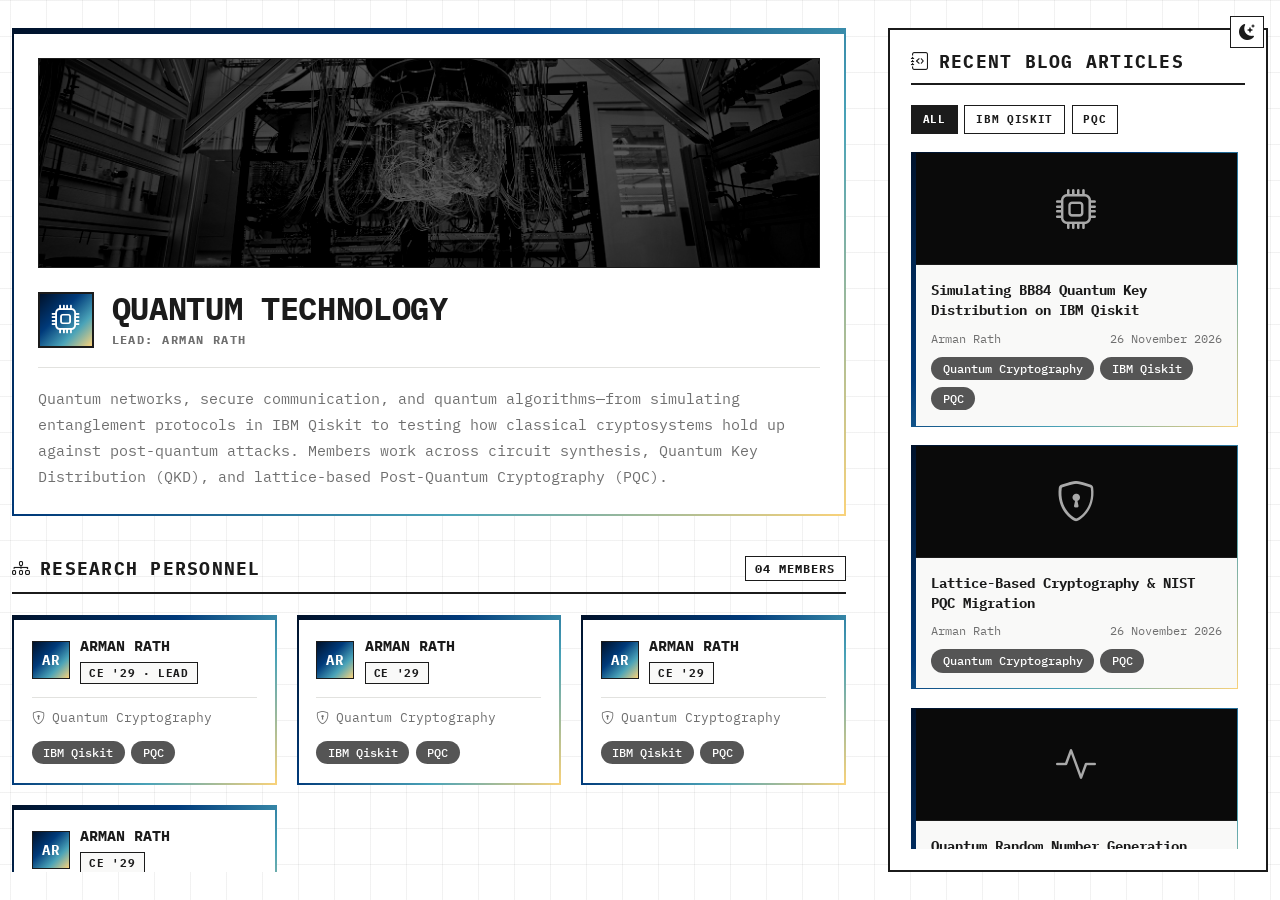
==== commit 095c94b4: "removed text from image" ====
--- a/domains/quantum.html
+++ b/domains/quantum.html
@@ -594,11 +594,7 @@
           <section class="domain-hero-panel">
             <div class="domain-banner">
               <img src="images/quantum_ban.png" alt="Quantum Information & Computation" onerror="this.style.display='none'" />
-              <div class="domain-banner-tag"  style="right:50%; left:47%;top:12%; bottom:71%; font-size: 4rem;" aria-hidden="true">
-                <i class="bi bi-cpu"></i>
-              </div>
-              <span class="domain-banner-tag">“Quantum computers don’t just make things faster, they turn the impossible into possible.”</span>
-              <span class="domain-banner-tag" style="right:3rem; left:auto;">~Dave Waters</span>
+            
 
             </div>
 
@@ -916,4 +912,4 @@
     });
   </script>
 </body>
-</html>+</html>
